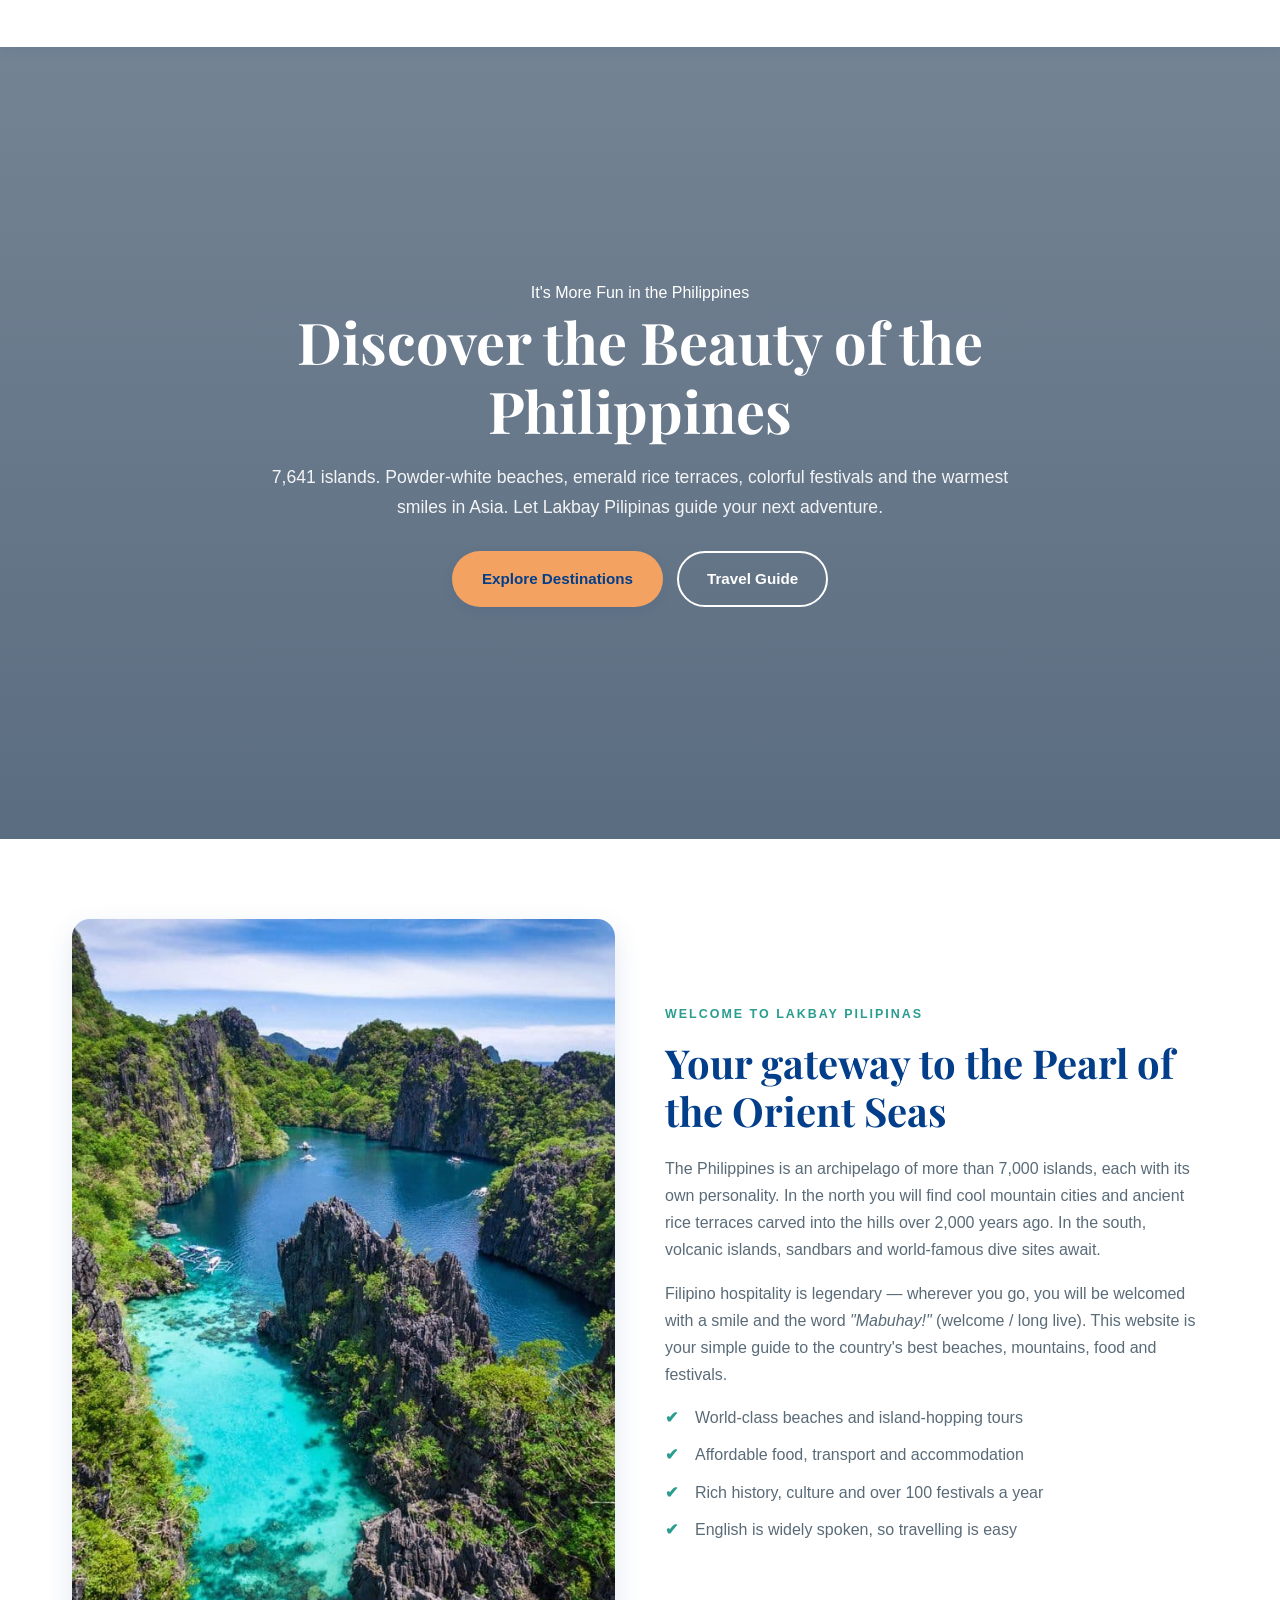
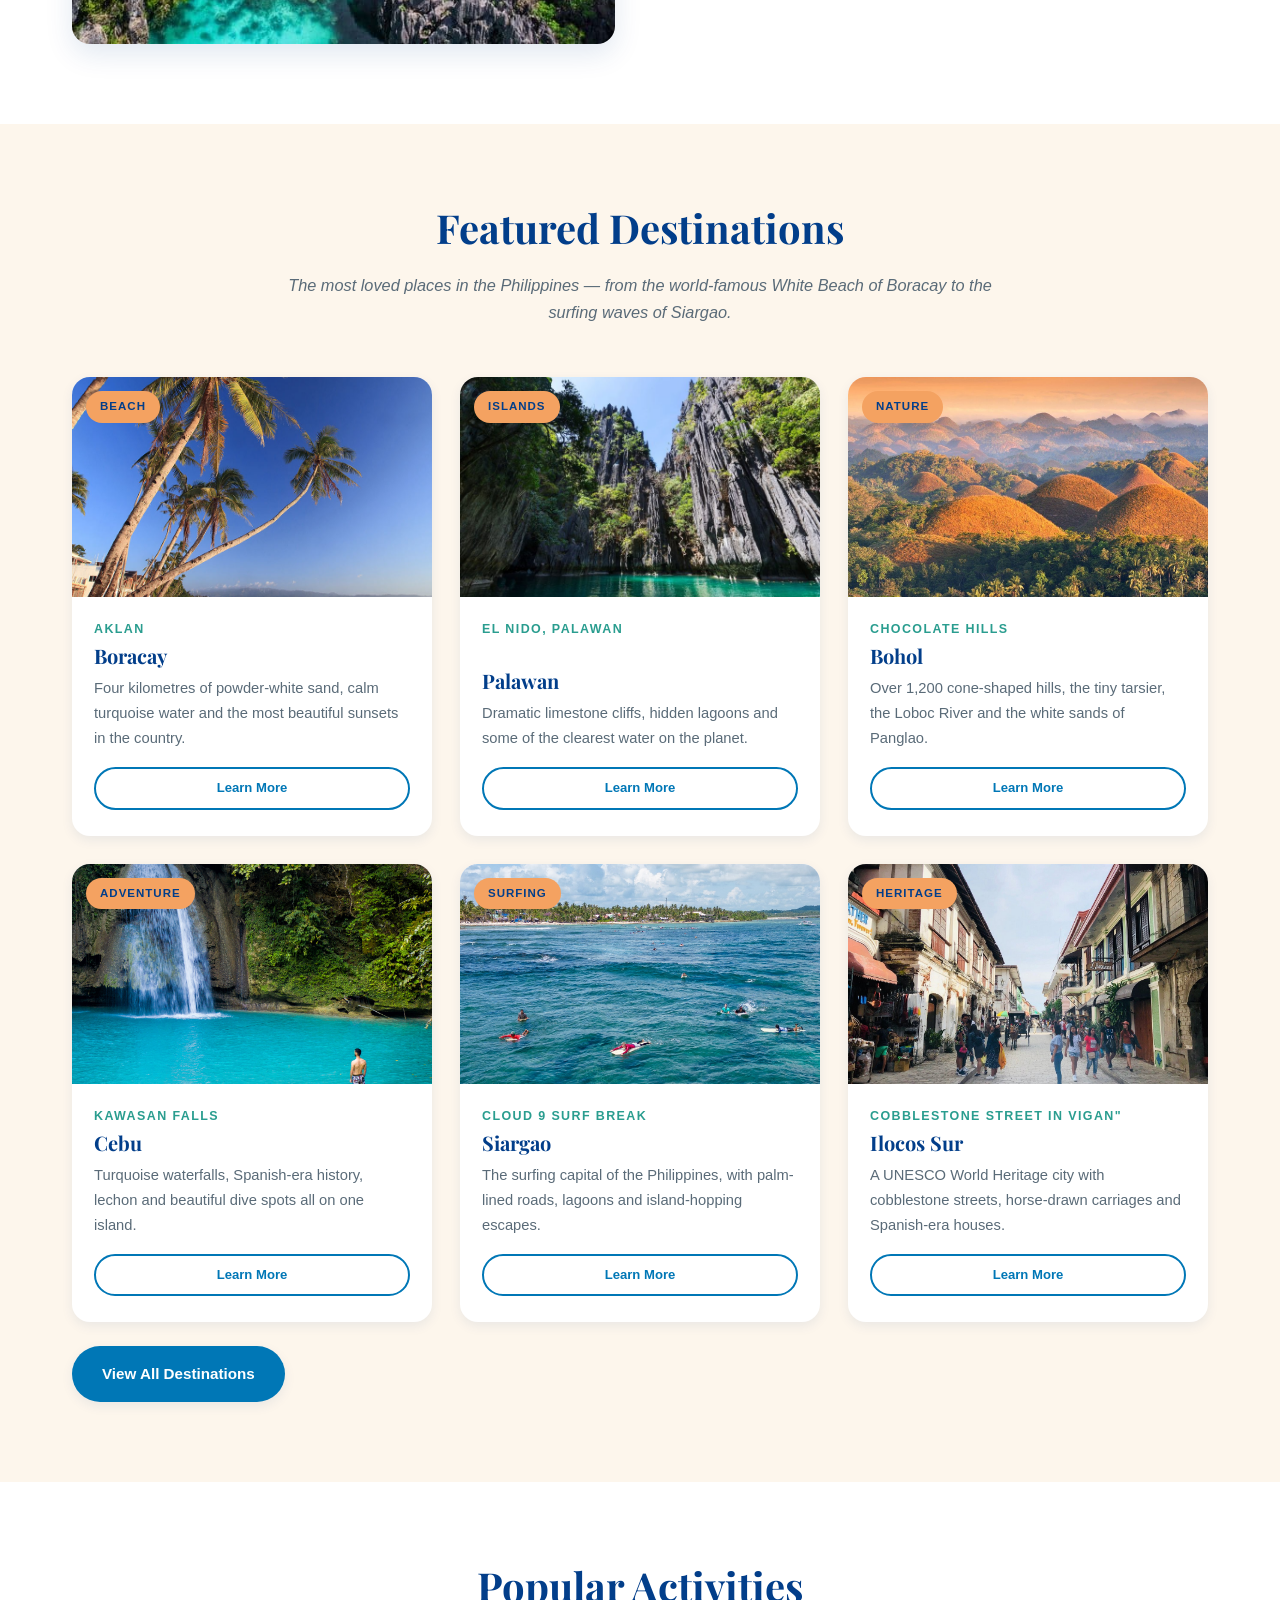
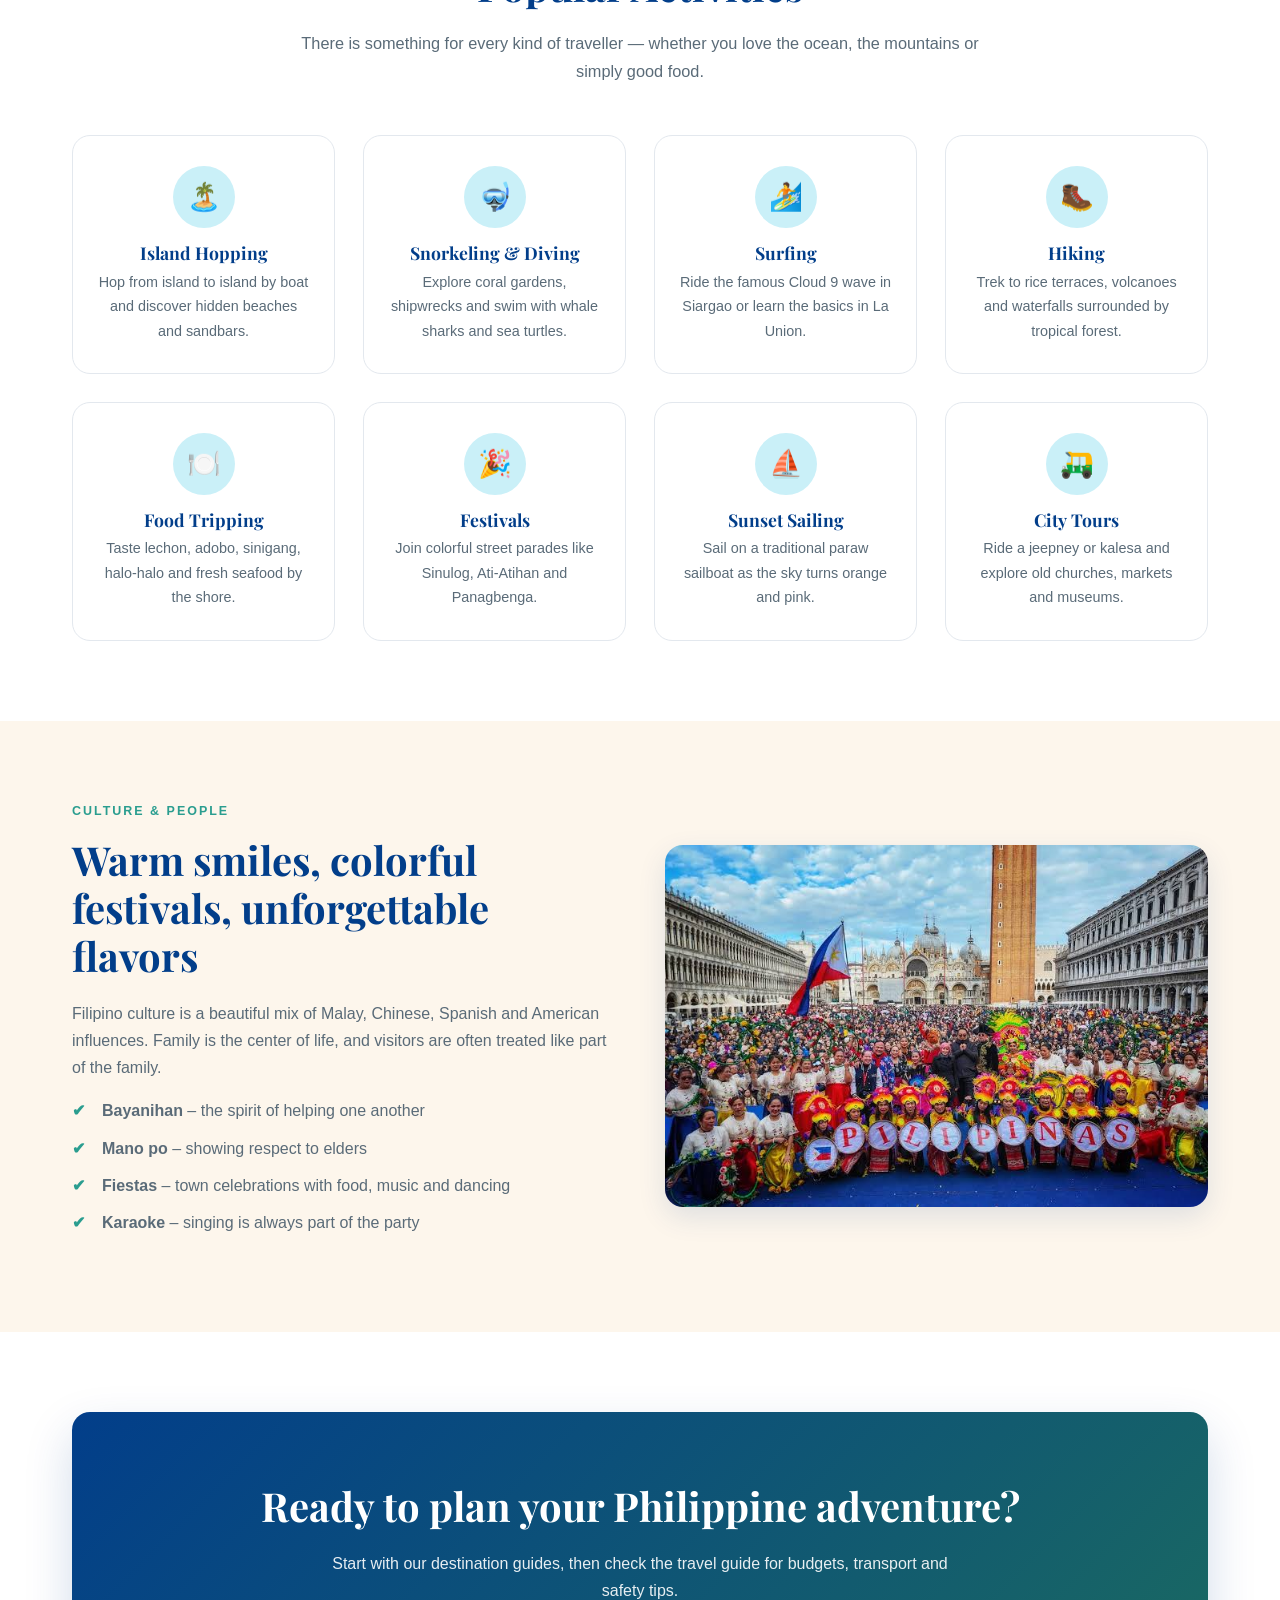
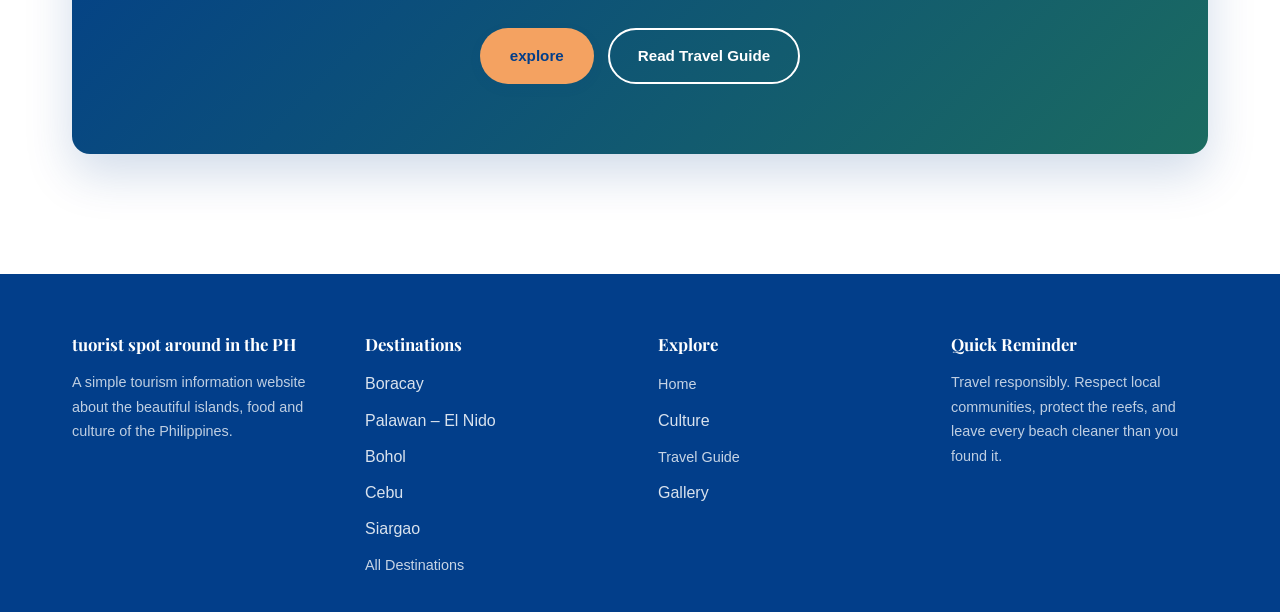
==== index.html @ ab7bb84e "Add files via upload" ====
<!DOCTYPE html>
<html lang="en">
<head>
  <meta charset="UTF-8">
  <meta name="viewport" content="width=device-width, initial-scale=1.0">
  <title>Lakbay Pilipinas – Discover the Beauty of the Philippines</title>
  <meta name="description" content="Lakbay Pilipinas is a tourism information website featuring the best destinations, food, culture and travel tips in the Philippines.">

  
  <link href="https://fonts.googleapis.com/css2?family=Playfair+Display:wght@600;700&family=Poppins:wght@300;400;500;600&display=swap" rel="stylesheet">
  <link rel="stylesheet" href="style.css"">

  <header class="site-header">
    <div class="container nav-bar">

      
      <a href="index.html" class="brand">
        
          
          
      
      <nav class="lester"">
        <ul >
          <option> <li><a href="index.html" ></a></li></option>
          <li><a href="destinations.html"></a></li>
          <li><a href="culture.html"></a></li>
          <li><a href="guide.html" ></a></li>
          <li><a href="gallery.html" ></a></li>
        </ul>
      </nav>

    </div>
  </header>

  
  <section class="hero">
    <div class="container hero-inner">
      <span class="badge">It's More Fun in the Philippines</span>
      <h1>Discover the Beauty of the Philippines</h1>
      <p>
        7,641 islands. Powder-white beaches, emerald rice terraces, colorful festivals
        and the warmest smiles in Asia. Let Lakbay Pilipinas guide your next adventure.
      </p>
      <div class="btn-row">
        <a href="https://www.traveloka.com/en-ph/explore/destination/tourist-spots-37-hidden-tourist-spots-philippines/63720" class="btn btn-primary">Explore Destinations</a>
        <a href="guide.html" class="btn btn-outline">Travel Guide</a>
      </div>
    </div>
  </section>

 
  <section class="section">
    <div class="container split">

      <div class="split-media">
        <img src="lagoon.jpg" alt="A tropical island in the Philippines with turquoise water">
      </div>

      <div class="split-text stack">
        <p class="eyebrow">Welcome to Lakbay Pilipinas</p>
        <h2>Your gateway to the Pearl of the Orient Seas</h2>
        <p>
          The Philippines is an archipelago of more than 7,000 islands, each with its own
          personality. In the north you will find cool mountain cities and ancient rice
          terraces carved into the hills over 2,000 years ago. In the south, volcanic
          islands, sandbars and world-famous dive sites await.
        </p>
        <p>
          Filipino hospitality is legendary — wherever you go, you will be welcomed with a
          smile and the word <em>"Mabuhay!"</em> (welcome / long live). This website is your
          simple guide to the country's best beaches, mountains, food and festivals.
        </p>
        <ul class="check-list">
          <li>World-class beaches and island-hopping tours</li>
          <li>Affordable food, transport and accommodation</li>
          <li>Rich history, culture and over 100 festivals a year</li>
          <li>English is widely spoken, so travelling is easy</li>
        </ul>
        
      </div>

    </div>
  </section>

  
  <section class="section section-alt">
    <div class="container">

      <div class="section-head">
        <h2>Featured Destinations</h2>
        <p><i>The most loved places in the Philippines — from the world-famous White Beach of Boracay to the surfing waves of Siargao.</i></p>
      </div>
      <div class="grid grid-3">

    
        <article class="card">
          <div class="card-img">
            <span class="card-tag">Beach</span>
            <img src="boracay.jpg" alt="White Beach in Boracay, Aklan">
          </div>
          <div class="card-body">
            <p class="loc">Aklan</p>
            <h3>Boracay</h3>
            <p>Four kilometres of powder-white sand, calm turquoise water and the most beautiful sunsets in the country.</p>
            <a href="https://en.wikipedia.org/wiki/Boracay#" class="btn btn-ghost btn-sm">Learn More</a>
          </div>
        </article>

       
        <article class="card">
          <div class="card-img">
            <span class="card-tag">Islands</span>
            <img src="stone.jpg" alt="Limestone cliffs and lagoons in El Nido, Palawan">
          </div>
          <div class="card-body">
            <p class="loc">El Nido, Palawan</p>
            <h3>Palawan</h3>
            <p>Dramatic limestone cliffs, hidden lagoons and some of the clearest water on the planet.</p>
            <a href="https://en.wikipedia.org/wiki/El_Nido,_Palawan" class="btn btn-ghost btn-sm">Learn More</a>
          </div>
        </article>

       
        <article class="card">
          <div class="card-img">
            <span class="card-tag">Nature</span>
            <img src="bohol.jpg" alt="The Chocolate Hills of Bohol">
          </div>
          <div class="card-body">
            <p class="loc">Chocolate Hills</p>
            <h3>Bohol</h3>
            <p>Over 1,200 cone-shaped hills, the tiny tarsier, the Loboc River and the white sands of Panglao.</p>
            <a href="https://en.wikipedia.org/wiki/Chocolate_Hills" class="btn btn-ghost btn-sm">Learn More</a>
          </div>
        </article>

       
        <article class="card">
          <div class="card-img">
            <span class="card-tag">Adventure</span>
            <img src="kawasan.png" alt="Kawasan Falls in Cebu">
          </div>
          <div class="card-body">
            <p class="loc">Kawasan Falls</p>
            <h3>Cebu</h3>
            <p>Turquoise waterfalls, Spanish-era history, lechon and beautiful dive spots all on one island.</p>
            <a href="https://en.wikipedia.org/wiki/Kawasan_Falls" class="btn btn-ghost btn-sm">Learn More</a>
          </div>
        </article>

        
        <article class="card">
          <div class="card-img">
            <span class="card-tag">Surfing</span>
            <img src="surfing.jpg" alt="Cloud 9 surf break in Siargao">
          </div>
          <div class="card-body">
            <p class="loc">Cloud 9 surf break </p>
            <h3>Siargao</h3>
            <p>The surfing capital of the Philippines, with palm-lined roads, lagoons and island-hopping escapes.</p>
            <a href="https://en.wikipedia.org/wiki/Siargao" class="btn btn-ghost btn-sm">Learn More</a>
          </div>
        </article>

        
        <article class="card">
          <div class="card-img">
            <span class="card-tag">Heritage</span>
            <img src="vigen.jpg" alt="Cobblestone street in Vigan, Ilocos Sur">
          </div>
          <div class="card-body">
            <p class="loc">Cobblestone street in Vigan"</p>
            <h3>Ilocos Sur</h3>
            <p>A UNESCO World Heritage city with cobblestone streets, horse-drawn carriages and Spanish-era houses.</p>
            <a href="https://en.wikipedia.org/wiki/Vigan" class="btn btn-ghost btn-sm">Learn More</a>
          </div>
        </article>

      </div>

      <div class="btn-row">
        <a href="https://www.traveloka.com/en-ph/explore/destination/tourist-spots-37-hidden-tourist-spots-philippines/63720" class="btn btn-ocean">View All Destinations</a>
      </div>

    </div>
  </section>

  <section class="section">
    <div class="container">

      <div class="section-head">
        <h2>Popular Activities</h2>
        <p>There is something for every kind of traveller — whether you love the ocean, the mountains or simply good food.</p>
      </div>

      <div class="grid grid-4">
        <article class="activity">
          <span class="activity-icon">🏝️</span>
          <h3>Island Hopping</h3>
          <p>Hop from island to island by boat and discover hidden beaches and sandbars.</p>
        </article>

        <article class="activity">
          <span class="activity-icon">🤿</span>
          <h3>Snorkeling &amp; Diving</h3>
          <p>Explore coral gardens, shipwrecks and swim with whale sharks and sea turtles.</p>
        </article>

        <article class="activity">
          <span class="activity-icon">🏄</span>
          <h3>Surfing</h3>
          <p>Ride the famous Cloud 9 wave in Siargao or learn the basics in La Union.</p>
        </article>

        <article class="activity">
          <span class="activity-icon">🥾</span>
          <h3>Hiking</h3>
          <p>Trek to rice terraces, volcanoes and waterfalls surrounded by tropical forest.</p>
        </article>

        <article class="activity">
          <span class="activity-icon">🍽️</span>
          <h3>Food Tripping</h3>
          <p>Taste lechon, adobo, sinigang, halo-halo and fresh seafood by the shore.</p>
        </article>

        <article class="activity">
          <span class="activity-icon">🎉</span>
          <h3>Festivals</h3>
          <p>Join colorful street parades like Sinulog, Ati-Atihan and Panagbenga.</p>
        </article>

        <article class="activity">
          <span class="activity-icon">⛵</span>
          <h3>Sunset Sailing</h3>
          <p>Sail on a traditional paraw sailboat as the sky turns orange and pink.</p>
        </article>

        <article class="activity">
          <span class="activity-icon">🛺</span>
          <h3>City Tours</h3>
          <p>Ride a jeepney or kalesa and explore old churches, markets and museums.</p>
        </article>
      </div>

    </div>
  </section>

  <section class="section section-alt">
    <div class="container split">

      <div class="split-text stack">
        <p class="eyebrow">Culture &amp; People</p>
        <h2>Warm smiles, colorful festivals, unforgettable flavors</h2>
        <p>
          Filipino culture is a beautiful mix of Malay, Chinese, Spanish and American
          influences. Family is the center of life, and visitors are often treated like
          part of the family.
        </p>
        <ul class="check-list">
          <li><strong>Bayanihan</strong> – the spirit of helping one another</li>
          <li><strong>Mano po</strong> – showing respect to elders</li>
          <li><strong>Fiestas</strong> – town celebrations with food, music and dancing</li>
          <li><strong>Karaoke</strong> – singing is always part of the party</li>
        </ul>
      </div>

      <div class="split-media">
        <img src="fista.jpeg" alt="Colorful Filipino festival parade">
      </div>

    </div>
  </section>

  
  <section class="section">
    <div class="container">
      <div class="cta">
        <h2>Ready to plan your Philippine adventure?</h2>
        <p>Start with our destination guides, then check the travel guide for budgets, transport and safety tips.</p>
        <div class="btn-row">
          <a href="" class="btn btn-primary">explore</a>
          <a href="guide.html" class="btn btn-outline">Read Travel Guide</a>
        </div>
      </div>
    </div>
  </section>

  
  <footer class="site-footer">
    <div class="container">
      <div class="footer-grid">

        <div>
          <h4>tuorist spot around in the PH</h4>
          <p>A simple tourism information website about the beautiful islands, food and culture of the Philippines.</p>
        </div>

        <div>
          <h4>Destinations</h4>
          <ul>
            <li>Boracay</li>
            <li>Palawan – El Nido</li>
            <li>Bohol</li>
            <li>Cebu</li>
            <li>Siargao</li>
            <li><a href="https://www.traveloka.com/en-ph/explore/destination/tourist-spots-37-hidden-tourist-spots-philippines/63720">All Destinations</a></li>
          </ul>
        </div>

        <div>
          <h4>Explore</h4>
          <ul>
            <li><a href="index.html">Home</a></li>
            <li>Culture</li>
            <li><a href="guide.html">Travel Guide</a></li>
            <li>Gallery</li>
          </ul>
        </div>

        <div>
          <h4>Quick Reminder</h4>
          <p>Travel responsibly. Respect local communities, protect the reefs, and leave every beach cleaner than you found it.</p>
        </div>
      </div>

  
    </div>
  </footer>

</body>
</html>
---- style.css ----
:root {
  --ocean: #0077b6;
  --ocean-dark: #023e8a;
  --ocean-light: #caf0f8;
  --green: #2a9d8f;
  --green-dark: #1b6b60;
  --sand: #fdf6ec;
  --gold: #f4a261;
  --gold-dark: #e76f51;
  --white: #ffffff;
  --text: #1d2b36;
  --text-soft: #5a6b78;
  --border: #e3e8ee;
  --shadow-sm: 0 4px 12px rgba(2, 62, 138, 0.08);
  --shadow-md: 0 10px 28px rgba(2, 62, 138, 0.12);
  --shadow-lg: 0 20px 48px rgba(2, 62, 138, 0.18);
  --radius: 18px;
  --radius-sm: 12px;
  --transition: 0.3s ease;
  --max-width: 1180px;
}


* {
  margin: 0;
  padding: 0;
  box-sizing: border-box;
}

html {
  scroll-behavior: smooth;
}

body {
  font-family: 'Poppins', Arial, sans-serif;
  font-size: 16px;
  line-height: 1.7;
  color: var(--text);
  background: var(--white);
}

img {
  max-width: 100%;
  display: block;
  height: auto;
}

a {
  color: var(--ocean);
  text-decoration: none;
  transition: color var(--transition);
}

a:hover {
  color: var(--ocean-dark);
}

ul {
  list-style: none;
}

/* ---------- 3. TYPOGRAPHY ---------- */
h1, h2, h3, h4 {
  font-family: 'Playfair Display', Georgia, serif;
  line-height: 1.2;
  color: var(--ocean-dark);
  margin-bottom: 0.5em;
}

h1 { font-size: clamp(2.2rem, 5vw, 3.6rem); }
h2 { font-size: clamp(1.7rem, 3.5vw, 2.5rem); }
h3 { font-size: 1.25rem; }

p {
  margin-bottom: 1rem;
  color: var(--text-soft);
}

.eyebrow {
  text-transform: uppercase;
  letter-spacing: 2px;
  font-size: 0.78rem;
  font-weight: 600;
  color: var(--green);
  margin-bottom: 0.4rem;
}

/* ---------- 4. LAYOUT CONTAINERS ---------- */
.container {
  width: 100%;
  max-width: var(--max-width);
  margin: 0 auto;
  padding: 0 22px;
}

.section {
  padding: 80px 0;
}

.section-alt {
  background: var(--sand);
}

.section-head {
  text-align: center;
  max-width: 720px;
  margin: 0 auto 50px;
}

.section-head p {
  font-size: 1.02rem;
}


.btn {
  display: inline-block;
  padding: 13px 28px;
  border-radius: 50px;
  font-weight: 600;
  font-size: 0.95rem;
  border: 2px solid transparent;
  cursor: pointer;
  transition: all var(--transition);
  text-align: center;
}

.btn-primary {
  background: var(--gold);
  color: var(--ocean-dark);
  box-shadow: var(--shadow-sm);
}
.btn-primary:hover {
  background: var(--gold-dark);
  color: var(--white);
  transform: translateY(-3px);
  box-shadow: var(--shadow-md);
}

.btn-ocean {
  background: var(--ocean);
  color: var(--white);
  box-shadow: var(--shadow-sm);
}
.btn-ocean:hover {
  background: var(--ocean-dark);
  color: var(--white);
  transform: translateY(-3px);
}

.btn-outline {
  background: transparent;
  color: var(--white);
  border-color: var(--white);
}
.btn-outline:hover {
  background: var(--white);
  color: var(--ocean-dark);
  transform: translateY(-3px);
}

.btn-ghost {
  background: transparent;
  color: var(--ocean);
  border-color: var(--ocean);
  padding: 9px 22px;
  font-size: 0.88rem;
}
.btn-ghost:hover {
  background: var(--ocean);
  color: var(--white);
}

.btn-sm {
  padding: 8px 18px;
  font-size: 0.82rem;
}

.btn-row {
  display: flex;
  flex-wrap: wrap;
  gap: 14px;
  margin-top: 24px;
}

/* ---------- 6. HEADER & NAVIGATION ---------- */
.site-header {
  position: sticky;
  top: 0;
  z-index: 100;
  background: rgba(255, 255, 255, 0.96);
  backdrop-filter: blur(8px);
  box-shadow: var(--shadow-sm);
}

.nav-bar {
  display: flex;
  align-items: center;
  justify-content: space-between;
  gap: 20px;
  padding-top: 14px;
  padding-bottom: 14px;
}


.hero {
  position: relative;
  min-height: 88vh;
  display: flex;
  align-items: center;
  color: var(--white);
  text-align: center;
  background:
    linear-gradient(rgba(2, 30, 60, 0.55), rgba(2, 30, 60, 0.65)),
    url('../images/philippines-hero.jpg') center/cover no-repeat;
}

.hero-inner {
  max-width: 820px;
}

.hero h1 {
  color: var(--white);
  margin-bottom: 18px;
}

.hero p {
  color: rgba(255, 255, 255, 0.92);
  font-size: 1.1rem;
  margin-bottom: 28px;
}
.brand{ margin:10; padding:10; 
  background-color: dimgrey;
  font-weight: 1000;
  font-size: 0.99rem;
}
 
body { font-family: Arial; }



}
.badge {
  display: inline-block;
  background: var(--gold);
  color: var(--ocean-dark);
  font-weight: 600;
  font-size: 0.78rem;
  letter-spacing: 1.5px;
  text-transform: uppercase;
  padding: 8px 18px;
  border-radius: 50px;
  margin-bottom: 22px;
}

.hero .btn-row {
  justify-content: center;
}

/* ---------- 8. SPLIT SECTIONS (text + image) ---------- */
.split {
  display: grid;
  grid-template-columns: 1fr 1fr;
  gap: 50px;
  align-items: center;
}

.split-media img {
  border-radius: var(--radius);
  box-shadow: var(--shadow-md);
  width: 100%;
  height: 100%;
  object-fit: cover;
}

.stack > * + * {
  margin-top: 14px;
}

.check-list {
  margin: 8px 0 16px;
}
.check-list li {
  position: relative;
  padding-left: 30px;
  margin-bottom: 10px;
  color: var(--text-soft);
}
.check-list li::before {
  content: "✔";
  position: absolute;
  left: 0;
  top: 0;
  color: var(--green);
  font-weight: 700;
}


.grid {
  display: grid;
  gap: 28px;
}
.grid-2 { grid-template-columns: repeat(2, 1fr); }
.grid-3 { grid-template-columns: repeat(3, 1fr); }
.grid-4 { grid-template-columns: repeat(4, 1fr); }


.card {
  background: var(--white);
  border-radius: var(--radius);
  overflow: hidden;
  box-shadow: var(--shadow-sm);
  display: flex;
  flex-direction: column;
  transition: transform var(--transition), box-shadow var(--transition);
}

.card:hover {
  transform: translateY(-8px);
  box-shadow: var(--shadow-lg);
}

.card-img {
  position: relative;
  height: 220px;
  overflow: hidden;
}

.card-img img {
  width: 100%;
  height: 100%;
  object-fit: cover;
  transition: transform 0.6s ease;
}

.card:hover .card-img img {
  transform: scale(1.08);
}

.card-tag {
  position: absolute;
  top: 14px;
  left: 14px;
  background: var(--gold);
  color: var(--ocean-dark);
  font-size: 0.72rem;
  font-weight: 600;
  letter-spacing: 1px;
  text-transform: uppercase;
  padding: 6px 14px;
  border-radius: 50px;
  z-index: 2;
}

.card-body {
  padding: 22px 22px 26px;
  display: flex;
  flex-direction: column;
  flex: 1;
}

.card-body .loc {
  font-size: 0.78rem;
  text-transform: uppercase;
  letter-spacing: 1.4px;
  color: var(--green);
  font-weight: 600;
  margin-bottom: 4px;
}

.card-body h3 {
  margin-bottom: 8px;
}

.card-body p {
  font-size: 0.92rem;
  flex: 1;
}


.activity {
  background: var(--white);
  border: 1px solid var(--border);
  border-radius: var(--radius);
  padding: 30px 24px;
  text-align: center;
  transition: all var(--transition);
}

.activity:hover {
  border-color: var(--ocean);
  box-shadow: var(--shadow-md);
  transform: translateY(-6px);
}

.activity-icon {
  display: inline-grid;
  place-items: center;
  width: 62px;
  height: 62px;
  font-size: 1.7rem;
  border-radius: 50%;
  background: var(--ocean-light);
  margin-bottom: 14px;
}

.activity h3 {
  font-size: 1.1rem;
  margin-bottom: 6px;
}

.activity p {
  font-size: 0.9rem;
  margin: 0;
}


.cta {
  background: linear-gradient(135deg, var(--ocean-dark), var(--green-dark));
  color: var(--white);
  border-radius: var(--radius);
  padding: 70px 30px;
  text-align: center;
  box-shadow: var(--shadow-lg);
}

.cta h2 {
  color: var(--white);
}

.cta p {
  color: rgba(255, 255, 255, 0.9);
  max-width: 620px;
  margin: 0 auto 10px;
}

.cta .btn-row {
  justify-content: center;
}


.site-footer {
  background: var(--ocean-dark);
  color: rgba(255, 255, 255, 0.85);
  padding: 60px 0 24px;
  margin-top: 40px;
}

.footer-grid {
  display: grid;
  grid-template-columns: repeat(4, 1fr);
  gap: 36px;
}

.site-footer h4 {
  color: var(--white);
  font-size: 1.05rem;
  margin-bottom: 16px;
}

.site-footer p {
  color: rgba(255, 255, 255, 0.75);
  font-size: 0.9rem;
}

.site-footer ul li {
  margin-bottom: 9px;
}

.site-footer ul a {
  color: rgba(255, 255, 255, 0.78);
  font-size: 0.9rem;
}
.site-footer ul a:hover {
  color: var(--gold);
  padding-left: 4px;
}

.footer-bottom {
  border-top: 1px solid rgba(255, 255, 255, 0.15);
  margin-top: 44px;
  padding-top: 20px;
  text-align: center;
}
.footer-bottom p {
  font-size: 0.82rem;
  margin: 0;
}


.destination-hero {
  position: relative;
  min-height: 60vh;
  display: flex;
  align-items: flex-end;
  color: var(--white);
  background: linear-gradient(rgba(2, 30, 60, 0.35), rgba(2, 30, 60, 0.75)),
              url('../images/boracay.jpg') center/cover no-repeat;
}
.destination-hero.palawan { background-image: linear-gradient(rgba(2,30,60,.35), rgba(2,30,60,.75)), url('../images/palawan.jpg'); }
.destination-hero.bohol   { background-image: linear-gradient(rgba(2,30,60,.35), rgba(2,30,60,.75)), url('../images/bohol.jpg'); }
.destination-hero.cebu    { background-image: linear-gradient(rgba(2,30,60,.35), rgba(2,30,60,.75)), url('../images/cebu.jpg'); }
.destination-hero.siargao { background-image: linear-gradient(rgba(2,30,60,.35), rgba(2,30,60,.75)), url('../images/siargao.jpg'); }

.destination-hero .container {
  padding-bottom: 50px;
}

.destination-hero h1 {
  color: var(--white);
  margin-bottom: 6px;
}

.destination-hero .loc {
  color: var(--gold);
  font-weight: 600;
  text-transform: uppercase;
  letter-spacing: 2px;
  font-size: 0.82rem;
}

/* Info bar under hero */
.info-bar {
  background: var(--ocean);
  color: var(--white);
}
.info-bar .container {
  display: flex;
  flex-wrap: wrap;
  gap: 30px;
  padding: 22px 22px;
  justify-content: space-around;
}
.info-item {
  text-align: center;
}
.info-item span {
  display: block;
  font-size: 0.72rem;
  text-transform: uppercase;
  letter-spacing: 1.4px;
  color: var(--ocean-light);
}
.info-item strong {
  font-size: 0.98rem;
}


.attraction {
  display: grid;
  grid-template-columns: 1fr 1fr;
  gap: 40px;
  align-items: center;
  padding: 40px 0;
  border-bottom: 1px solid var(--border);
}
.attraction:last-child { border-bottom: none; }
.attraction img {
  border-radius: var(--radius);
  box-shadow: var(--shadow-md);
  height: 300px;
  width: 100%;
  object-fit: cover;
}
.attraction.reverse .attraction-text { order: 2; }


.tips-box {
  background: var(--sand);
  border-left: 6px solid var(--gold);
  border-radius: var(--radius-sm);
  padding: 30px 34px;
  margin-top: 50px;
}
.tips-box h3 {
  margin-bottom: 14px;
}
.tips-box ul li {
  position: relative;
  padding-left: 28px;
  margin-bottom: 10px;
  color: var(--text-soft);
}
.tips-box ul li::before {
  content: "★";
  position: absolute;
  left: 0;
  color: var(--gold-dark);
}


.food-card {
  background: var(--white);
  border-radius: var(--radius);
  overflow: hidden;
  box-shadow: var(--shadow-sm);
  transition: transform var(--transition), box-shadow var(--transition);
}
.food-card:hover {
  transform: translateY(-8px);
  box-shadow: var(--shadow-lg);
}
.food-card img {
  height: 200px;
  width: 100%;
  object-fit: cover;
}
.food-card .card-body { padding: 20px; }

.festival-list {
  display: grid;
  grid-template-columns: repeat(3, 1fr);
  gap: 24px;
}
.festival {
  background: var(--ocean-light);
  border-radius: var(--radius);
  padding: 28px 22px;
  text-align: center;
  transition: background var(--transition), transform var(--transition);
}
.festival:hover {
  background: var(--gold);
  transform: translateY(-6px);
}
.festival h3 { font-size: 1.05rem; margin-bottom: 6px; }
.festival p  { font-size: 0.88rem; margin: 0; 
  
}

.guide-card {
  background: var(--white);
  border: 1px solid var(--border);
  border-radius: var(--radius);
  padding: 30px 26px;
  transition: all var(--transition);
}
.guide-card:hover {
  border-color: var(--ocean);
  box-shadow: var(--shadow-md);
  transform: translateY(-6px);
}
.guide-card .icon {
  font-size: 1.8rem;
  margin-bottom: 12px;
  display: block;
}
.guide-card h3 { font-size: 1.12rem; }
.guide-card p  { font-size: 0.9rem; margin: 0; }


.faq details {
  background: var(--white);
  border: 1px solid var(--border);
  border-radius: var(--radius-sm);
  margin-bottom: 14px;
  overflow: hidden;
}
.faq summary {
  padding: 18px 24px;
  font-weight: 600;
  cursor: pointer;
  color: var(--ocean-dark);
  list-style: none;
  position: relative;
}
.faq summary::-webkit-details-marker { display: none; }
.faq summary::after {
  content: "+";
  position: absolute;
  right: 22px;
  font-size: 1.3rem;
  color: var(--green);
  transition: transform var(--transition);
}
.faq details[open] summary::after {
  content: "−";
}
.faq details p {
  padding: 0 24px 20px;
  margin: 0;
}
.gallery-grid {
  display: grid;
  grid-template-columns: repeat(4, 1fr);
  grid-auto-rows: 200px;
  gap: 16px;
}

.gallery-item {
  position: relative;
  overflow: hidden;
  border-radius: var(--radius-sm);
  box-shadow: var(--shadow-sm);
}

.gallery-item img {
  width: 100%;
  height: 100%;
  object-fit: cover;
  transition: transform 0.6s ease;
}

.gallery-item:hover img {
  transform: scale(1.1);
}

.gallery-item .caption {
  position: absolute;
  inset: auto 0 0 0;
  padding: 30px 16px 14px;
  background: linear-gradient(transparent, rgba(2, 30, 60, 0.85));
  color: var(--white);
  font-size: 0.85rem;
  font-weight: 500;
  opacity: 0;
  transition: opacity var(--transition);
}

.gallery-item:hover .caption {
  opacity: 1;
}

/* Make some items span two rows / columns for visual interest */
.gallery-item.tall  { grid-row: span 2; }
.gallery-item.wide  { grid-column: span 2; }
.gallery-item.big   { grid-column: span 2; grid-row: span 2; }


@media (max-width: 992px) {
  .grid-4 { grid-template-columns: repeat(2, 1fr); }
  .grid-3 { grid-template-columns: repeat(2, 1fr); }
  .footer-grid { grid-template-columns: repeat(2, 1fr); }
  .festival-list { grid-template-columns: repeat(2, 1fr); }

  .split {
    grid-template-columns: 1fr;
    gap: 30px;
  }
  .split-media { order: -1; }

  .attraction {
    grid-template-columns: 1fr;
    gap: 20px;
  }
  .attraction.reverse .attraction-text { order: 0; }

  .gallery-grid {
    grid-template-columns: repeat(3, 1fr);
    grid-auto-rows: 180px;
  }
}

/* --- Mobile (max 640px) --- */
@media (max-width: 640px) {
  .section { padding: 56px 0; }

  .nav-bar {
    flex-direction: column;
    align-items: flex-start;
    gap: 12px;
  }
  .main-nav ul {
    gap: 4px;
  }
  .main-nav a {
    padding: 7px 12px;
    font-size: 0.85rem;
  }

  .hero { min-height: 78vh; }
  .hero p { font-size: 1rem; }

  .grid-2,
  .grid-3,
  .grid-4 { grid-template-columns: 1fr; }

  .footer-grid { grid-template-columns: 1fr; }
  .festival-list { grid-template-columns: 1fr; }

  .info-bar .container {
    gap: 16px;
    justify-content: space-between;
  }
  .info-item { flex: 1 1 40%; }

  .cta { padding: 50px 20px; }

  .gallery-grid {
    grid-template-columns: repeat(2, 1fr);
    grid-auto-rows: 150px;
  }
  .gallery-item.big {
    grid-column: span 2;
    grid-row: span 1;
  }

  .brand-text span { display: none; }
}


@media (max-width: 380px) {
  .gallery-grid {
    grid-template-columns: 1fr;
  }
  .gallery-item.wide,
  .gallery-item.big {
    grid-column: span 1;
  }
  .btn { padding: 11px 20px; font-size: 0.88rem; }
}audio
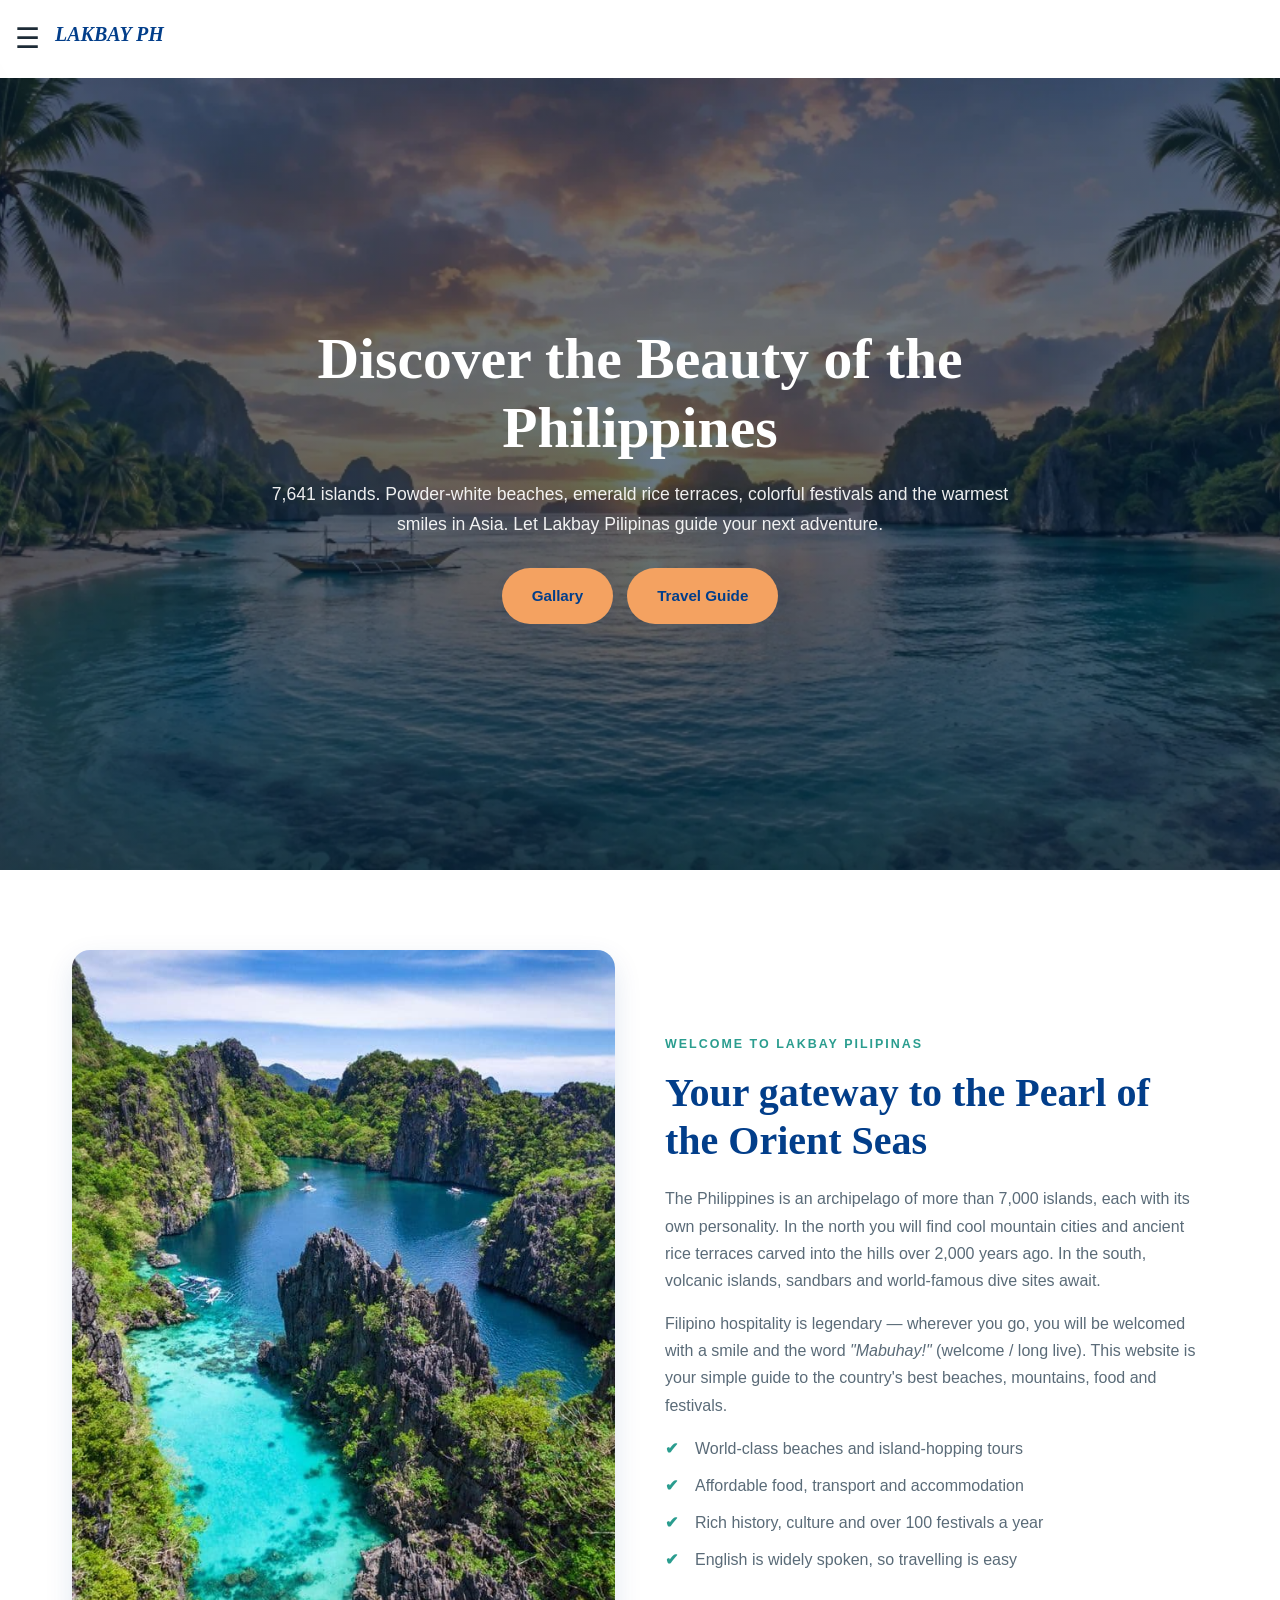
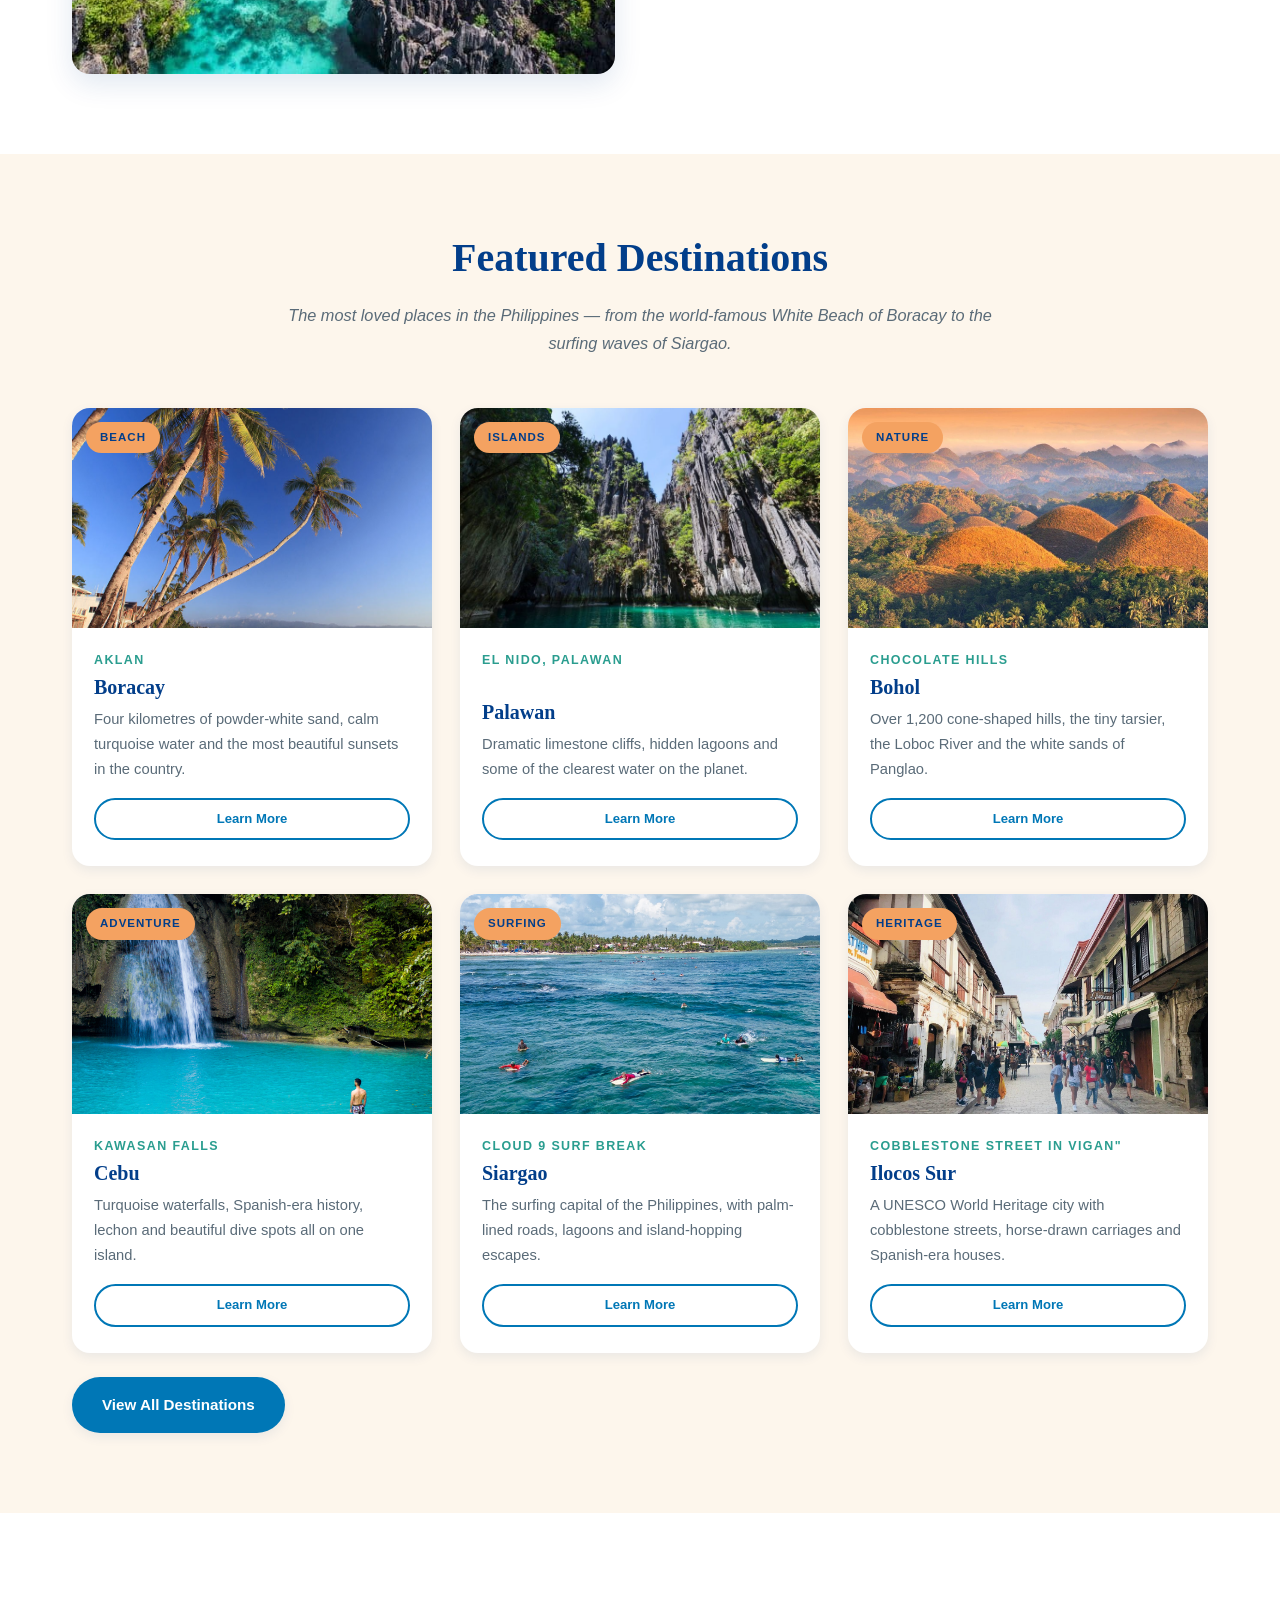
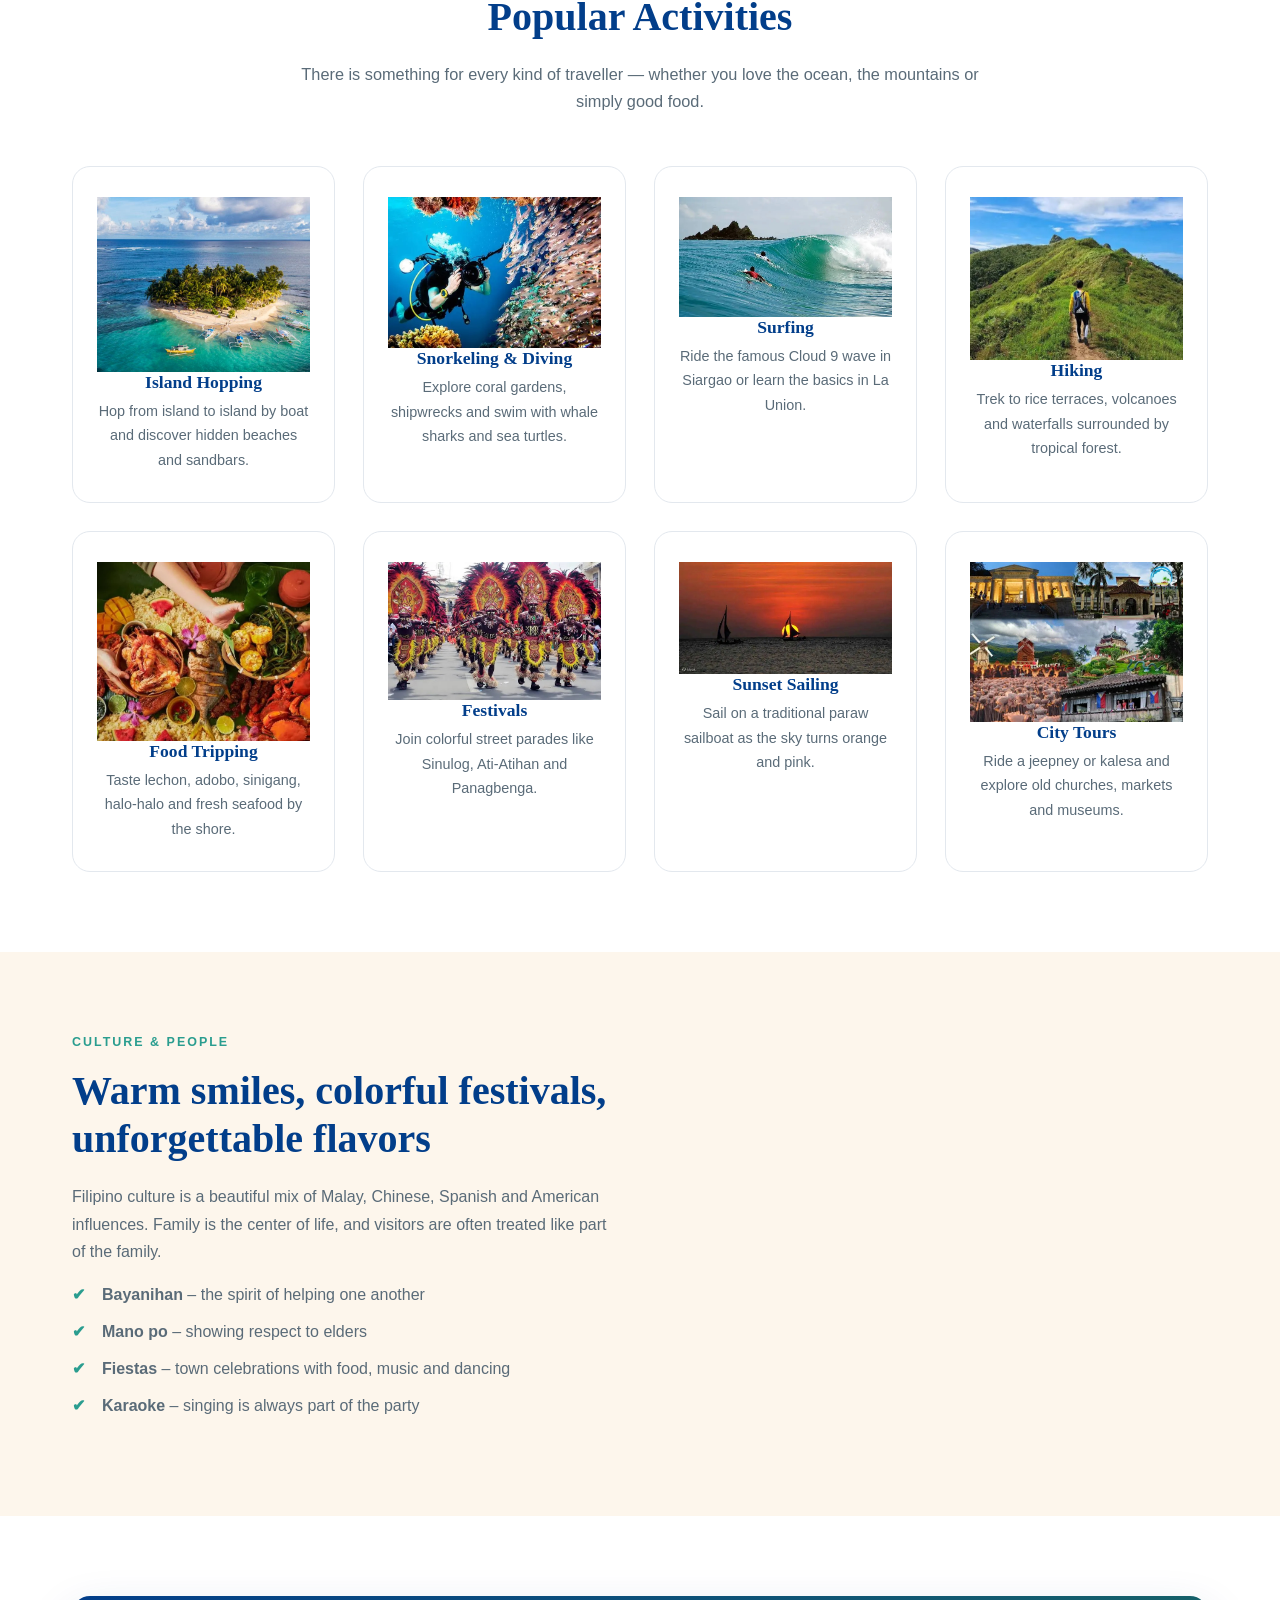
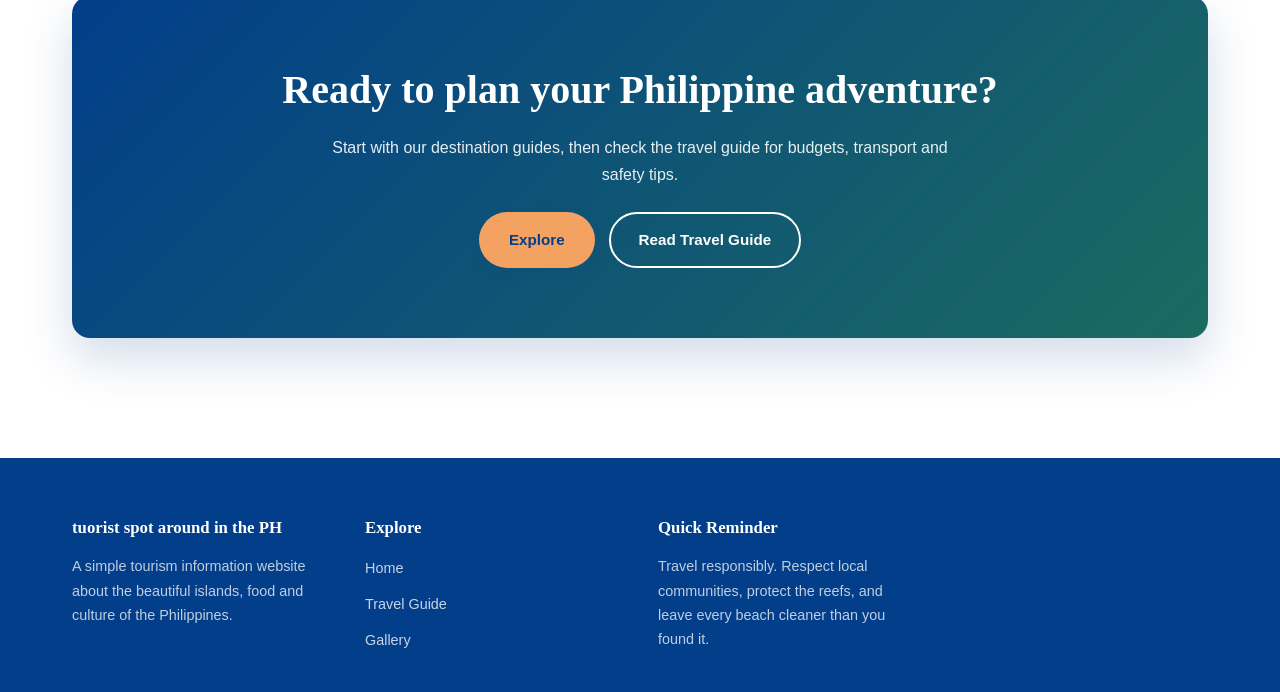
==== commit 2a136f4e: "Add files via upload" ====
--- a/index.html
+++ b/index.html
@@ -7,43 +7,37 @@
   <meta name="description" content="Lakbay Pilipinas is a tourism information website featuring the best destinations, food, culture and travel tips in the Philippines.">
 
   
-  <link href="https://fonts.googleapis.com/css2?family=Playfair+Display:wght@600;700&family=Poppins:wght@300;400;500;600&display=swap" rel="stylesheet">
+  
   <link rel="stylesheet" href="style.css"">
-
-  <header class="site-header">
-    <div class="container nav-bar">
-
-      
-      <a href="index.html" class="brand">
-        
-          
-          
-      
-      <nav class="lester"">
-        <ul >
-          <option> <li><a href="index.html" ></a></li></option>
-          <li><a href="destinations.html"></a></li>
-          <li><a href="culture.html"></a></li>
-          <li><a href="guide.html" ></a></li>
-          <li><a href="gallery.html" ></a></li>
-        </ul>
-      </nav>
-
-    </div>
-  </header>
+</head>
+  <body>
+  
+    <nav class="navbar">
+  <!-- Ito yung sikreto -->
+  <input type="checkbox" id="menu-check">
+  <label for="menu-check" class="menu-icon">☰</label>
+  
+  <h3><i>LAKBAY PH</i></h3>
+
+  <!-- Menu na lalabas -->
+  <div class="side-menu">
+    <a href="index.html">HOME</a>
+    <a href="gallary.html">GALLARY</a>
+    <a href="guide.html">GUIDE</a>
+  </div>
+</nav>
 
   
   <section class="hero">
     <div class="container hero-inner">
-      <span class="badge">It's More Fun in the Philippines</span>
       <h1>Discover the Beauty of the Philippines</h1>
       <p>
         7,641 islands. Powder-white beaches, emerald rice terraces, colorful festivals
         and the warmest smiles in Asia. Let Lakbay Pilipinas guide your next adventure.
       </p>
       <div class="btn-row">
-        <a href="https://www.traveloka.com/en-ph/explore/destination/tourist-spots-37-hidden-tourist-spots-philippines/63720" class="btn btn-primary">Explore Destinations</a>
-        <a href="guide.html" class="btn btn-outline">Travel Guide</a>
+        <a href="gallary.html" class="btn btn-primary">Gallary</a>
+        <a href="guide.html" class="btn btn-primary">Travel Guide</a>
       </div>
     </div>
   </section>
@@ -195,49 +189,49 @@
 
       <div class="grid grid-4">
         <article class="activity">
-          <span class="activity-icon">🏝️</span>
+          <img src="p5.jpg">
           <h3>Island Hopping</h3>
           <p>Hop from island to island by boat and discover hidden beaches and sandbars.</p>
         </article>
 
         <article class="activity">
-          <span class="activity-icon">🤿</span>
+          <img src="b1.jpg">
           <h3>Snorkeling &amp; Diving</h3>
           <p>Explore coral gardens, shipwrecks and swim with whale sharks and sea turtles.</p>
         </article>
 
         <article class="activity">
-          <span class="activity-icon">🏄</span>
+          <img src="b2.jpg">
           <h3>Surfing</h3>
           <p>Ride the famous Cloud 9 wave in Siargao or learn the basics in La Union.</p>
         </article>
 
         <article class="activity">
-          <span class="activity-icon">🥾</span>
+          <img src="b3.jpg">
           <h3>Hiking</h3>
           <p>Trek to rice terraces, volcanoes and waterfalls surrounded by tropical forest.</p>
         </article>
 
         <article class="activity">
-          <span class="activity-icon">🍽️</span>
+          <img src="b4.jpg">
           <h3>Food Tripping</h3>
           <p>Taste lechon, adobo, sinigang, halo-halo and fresh seafood by the shore.</p>
         </article>
 
         <article class="activity">
-          <span class="activity-icon">🎉</span>
+          <img src="b5.jpg">
           <h3>Festivals</h3>
           <p>Join colorful street parades like Sinulog, Ati-Atihan and Panagbenga.</p>
         </article>
 
         <article class="activity">
-          <span class="activity-icon">⛵</span>
+          <img src="b6.jpg">
           <h3>Sunset Sailing</h3>
           <p>Sail on a traditional paraw sailboat as the sky turns orange and pink.</p>
         </article>
 
         <article class="activity">
-          <span class="activity-icon">🛺</span>
+          <img src="b7.jpg">
           <h3>City Tours</h3>
           <p>Ride a jeepney or kalesa and explore old churches, markets and museums.</p>
         </article>
@@ -265,9 +259,7 @@
         </ul>
       </div>
 
-      <div class="split-media">
-        <img src="fista.jpeg" alt="Colorful Filipino festival parade">
-      </div>
+      
 
     </div>
   </section>
@@ -279,7 +271,7 @@
         <h2>Ready to plan your Philippine adventure?</h2>
         <p>Start with our destination guides, then check the travel guide for budgets, transport and safety tips.</p>
         <div class="btn-row">
-          <a href="" class="btn btn-primary">explore</a>
+          <a href="" class="btn btn-primary">Explore</a>
           <a href="guide.html" class="btn btn-outline">Read Travel Guide</a>
         </div>
       </div>
@@ -296,25 +288,13 @@
           <p>A simple tourism information website about the beautiful islands, food and culture of the Philippines.</p>
         </div>
 
-        <div>
-          <h4>Destinations</h4>
-          <ul>
-            <li>Boracay</li>
-            <li>Palawan – El Nido</li>
-            <li>Bohol</li>
-            <li>Cebu</li>
-            <li>Siargao</li>
-            <li><a href="https://www.traveloka.com/en-ph/explore/destination/tourist-spots-37-hidden-tourist-spots-philippines/63720">All Destinations</a></li>
-          </ul>
-        </div>
 
         <div>
           <h4>Explore</h4>
           <ul>
             <li><a href="index.html">Home</a></li>
-            <li>Culture</li>
             <li><a href="guide.html">Travel Guide</a></li>
-            <li>Gallery</li>
+            <li><a href="gallary.html">Gallery</a></li>
           </ul>
         </div>
 
--- a/style.css
+++ b/style.css
@@ -21,7 +21,6 @@
   --max-width: 1180px;
 }
 
-
 * {
   margin: 0;
   padding: 0;
@@ -37,7 +36,7 @@
   font-size: 16px;
   line-height: 1.7;
   color: var(--text);
-  background: var(--white);
+  background: white;
 }
 
 img {
@@ -60,7 +59,68 @@
   list-style: none;
 }
 
-/* ---------- 3. TYPOGRAPHY ---------- */
+.navbar {
+  position: relative;
+  z-index: 100;
+  background-color: var(--white);
+  padding: 15px;
+  display: flex;
+  align-items: center;
+  gap: 15px;
+}
+
+
+#menu-check {
+  display: none;
+}
+
+.menu-icon {
+  font-size: 28px;
+  cursor: pointer;
+  z-index: 101; 
+}
+
+
+.side-menu {
+  position: fixed; 
+  top: 60px;
+  left: -250px;
+  width: 220px;
+  background-color: var(--white);
+  z-index: 999; 
+  box-shadow: var(--shadow-lg);
+  border-radius: var(--radius);
+  padding: 15px;
+  display: flex;
+  flex-direction: column;
+  gap: 12px;
+  transition: 0.3s ease;
+}
+
+.side-menu a {
+  text-decoration: none;
+  color: var(--text);
+  padding: 10px;
+  border-radius: 8px;
+  background-color: var(--ocean-light);
+}
+
+.side-menu a:hover {
+  background-color: var(--sand);
+}
+
+
+#menu-check:checked ~ .side-menu {
+  left: 10px;
+}
+
+
+.hero {
+  position: relative;
+  z-index: 1;
+}
+
+
 h1, h2, h3, h4 {
   font-family: 'Playfair Display', Georgia, serif;
   line-height: 1.2;
@@ -86,7 +146,6 @@
   margin-bottom: 0.4rem;
 }
 
-/* ---------- 4. LAYOUT CONTAINERS ---------- */
 .container {
   width: 100%;
   max-width: var(--max-width);
@@ -94,8 +153,11 @@
   padding: 0 22px;
 }
 
+
 .section {
   padding: 80px 0;
+  
+
 }
 
 .section-alt {
@@ -182,8 +244,6 @@
   gap: 14px;
   margin-top: 24px;
 }
-
-/* ---------- 6. HEADER & NAVIGATION ---------- */
 .site-header {
   position: sticky;
   top: 0;
@@ -212,7 +272,8 @@
   text-align: center;
   background:
     linear-gradient(rgba(2, 30, 60, 0.55), rgba(2, 30, 60, 0.65)),
-    url('../images/philippines-hero.jpg') center/cover no-repeat;
+    url(back.jpg) center/cover no-repeat;
+
 }
 
 .hero-inner {
@@ -257,7 +318,6 @@
   justify-content: center;
 }
 
-/* ---------- 8. SPLIT SECTIONS (text + image) ---------- */
 .split {
   display: grid;
   grid-template-columns: 1fr 1fr;
@@ -495,7 +555,7 @@
   align-items: flex-end;
   color: var(--white);
   background: linear-gradient(rgba(2, 30, 60, 0.35), rgba(2, 30, 60, 0.75)),
-              url('../images/boracay.jpg') center/cover no-repeat;
+              url(back3.jpg) center/cover no-repeat;
 }
 .destination-hero.palawan { background-image: linear-gradient(rgba(2,30,60,.35), rgba(2,30,60,.75)), url('../images/palawan.jpg'); }
 .destination-hero.bohol   { background-image: linear-gradient(rgba(2,30,60,.35), rgba(2,30,60,.75)), url('../images/bohol.jpg'); }
@@ -519,7 +579,6 @@
   font-size: 0.82rem;
 }
 
-/* Info bar under hero */
 .info-bar {
   background: var(--ocean);
   color: var(--white);
@@ -720,8 +779,6 @@
 .gallery-item:hover .caption {
   opacity: 1;
 }
-
-/* Make some items span two rows / columns for visual interest */
 .gallery-item.tall  { grid-row: span 2; }
 .gallery-item.wide  { grid-column: span 2; }
 .gallery-item.big   { grid-column: span 2; grid-row: span 2; }
@@ -749,9 +806,7 @@
     grid-template-columns: repeat(3, 1fr);
     grid-auto-rows: 180px;
   }
-}
-
-/* --- Mobile (max 640px) --- */
+
 @media (max-width: 640px) {
   .section { padding: 56px 0; }
 
